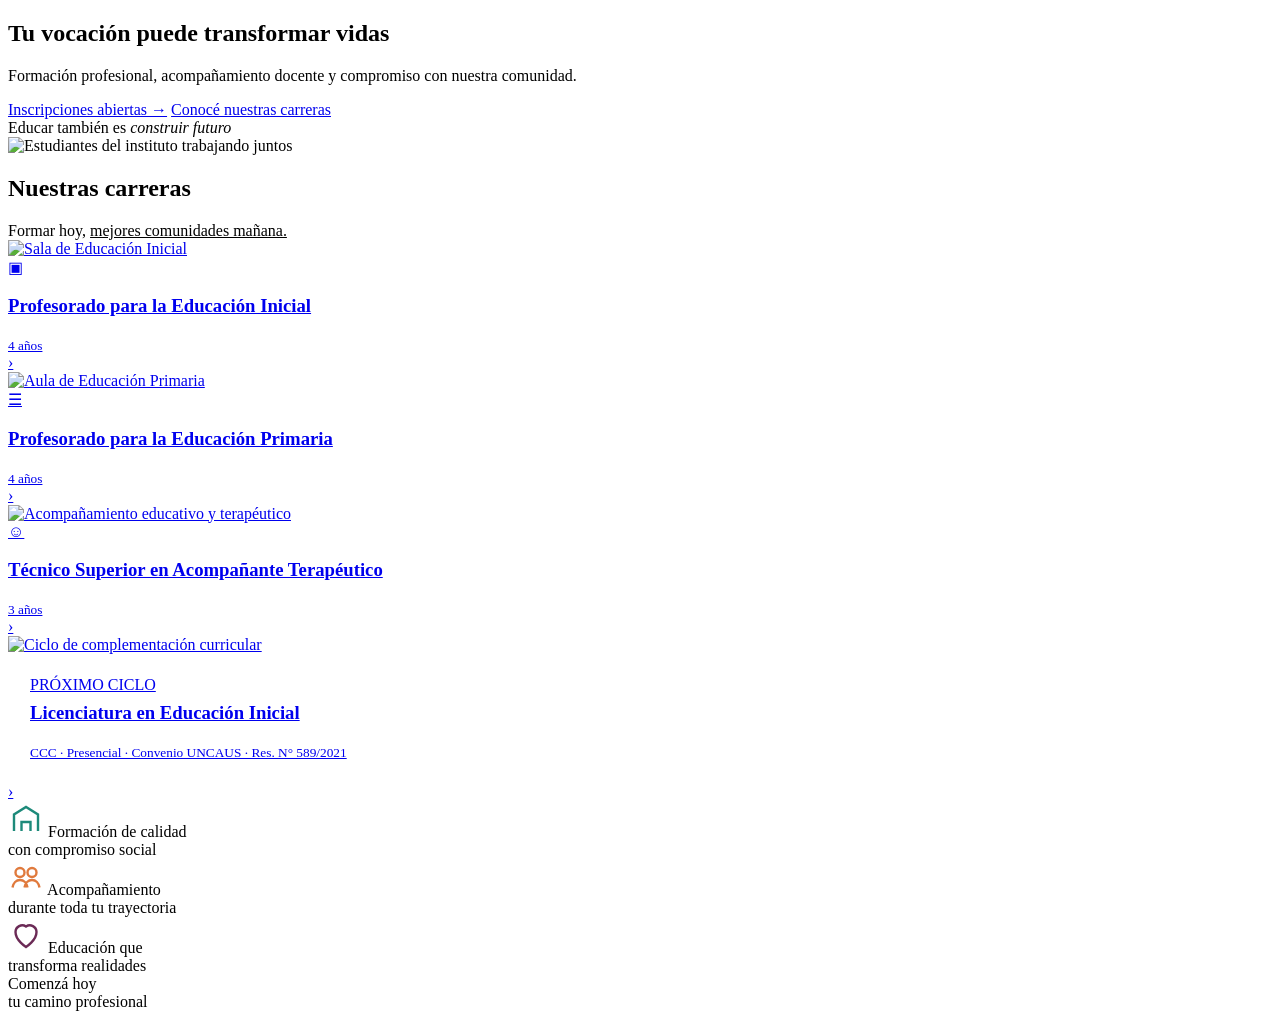
==== index.html @ 80b347f5 "Add files via upload" ====
<!DOCTYPE html>
<html lang="es-AR">
<head>
  <meta charset="UTF-8">
  <meta name="viewport" content="width=device-width, initial-scale=1">
  <title>ISEP N° 8232 | Instituto Superior de Educación Profesional</title>
  <meta name="description" content="Instituto de gestión privada en San Ramón de la Nueva Orán, Salta. Profesorados de Inicial y Primaria, Tecnicatura en Acompañante Terapéutico y Licenciatura en Educación Inicial.">
  <link rel="icon" href="assets/logo_isep.jpg">
  <link rel="preconnect" href="https://fonts.googleapis.com">
  <link href="https://fonts.googleapis.com/css2?family=Caveat:wght@500;700&family=Outfit:wght@400;500;600;700;800&display=swap" rel="stylesheet">
  <link rel="stylesheet" href="assets/css/style.css">
</head>
<body>
  <main>
    <section class="hero">
      <div class="wrap hero-grid">
        <div class="hero-copy">
          <h1>
            <span class="plum">Tu vocación puede</span>
            <span class="teal">transformar vidas</span>
          </h1>
          <p>Formación profesional, acompañamiento docente y compromiso con nuestra comunidad.</p>
          <div class="hero-actions">
            <a class="btn btn-orange" href="inscripciones.html">Inscripciones abiertas →</a>
            <a class="btn btn-outline" href="carreras.html">Conocé nuestras carreras</a>
          </div>
          <div class="scribble">Educar también es <em>construir futuro</em></div>
        </div>
        <div class="hero-photo">
          <img src="assets/img/hero.jpg" alt="Estudiantes del instituto trabajando juntos">
        </div>
      </div>
    </section>

    <section class="section">
      <div class="wrap">
        <div class="section-head">
          <h2>Nuestras carreras</h2>
          <div class="hand">Formar hoy, <u>mejores comunidades mañana.</u></div>
        </div>
        <div class="cards">
          <a class="card" href="carrera-inicial.html">
            <img src="assets/img/inicial-circle.jpg" alt="Sala de Educación Inicial">
            <div class="card-body">
              <div class="icon-bubble icon-orange">▣</div>
              <div>
                <h3>Profesorado para la Educación Inicial</h3>
                <small>4 años</small>
              </div>
              <span class="arrow">›</span>
            </div>
          </a>
          <a class="card" href="carrera-primaria.html">
            <img src="assets/img/kidsclass.jpg" alt="Aula de Educación Primaria">
            <div class="card-body">
              <div class="icon-bubble icon-teal">☰</div>
              <div>
                <h3>Profesorado para la Educación Primaria</h3>
                <small>4 años</small>
              </div>
              <span class="arrow">›</span>
            </div>
          </a>
          <a class="card" href="carrera-acompanante.html">
            <img src="assets/img/inicial-alt.jpg" alt="Acompañamiento educativo y terapéutico">
            <div class="card-body">
              <div class="icon-bubble icon-plum">☺</div>
              <div>
                <h3>Técnico Superior en Acompañante Terapéutico</h3>
                <small>3 años</small>
              </div>
              <span class="arrow">›</span>
            </div>
          </a>
          <a class="card card-wide" href="carrera-licenciatura.html">
            <img src="assets/img/licenciatura.jpg" alt="Ciclo de complementación curricular">
            <div class="card-body" style="padding:22px">
              <div>
                <span class="badge-new">PRÓXIMO CICLO</span>
                <h3 style="margin-top:8px">Licenciatura en Educación Inicial</h3>
                <small>CCC · Presencial · Convenio UNCAUS · Res. N° 589/2021</small>
              </div>
            </div>
            <div style="padding-right:22px"><span class="arrow">›</span></div>
          </a>
        </div>
      </div>
    </section>

    <section class="values">
      <div class="wrap values-grid">
        <div class="value">
          <svg width="36" height="36" viewBox="0 0 24 24" fill="none"><path d="M4 20V9l8-5 8 5v11" stroke="#1d8a7a" stroke-width="1.6"/><path d="M9 20v-6h6v6" stroke="#1d8a7a" stroke-width="1.6"/></svg>
          Formación de calidad<br>con compromiso social
        </div>
        <div class="value">
          <svg width="36" height="36" viewBox="0 0 24 24" fill="none"><circle cx="8" cy="9" r="3" stroke="#e07a3d" stroke-width="1.6"/><circle cx="16" cy="9" r="3" stroke="#e07a3d" stroke-width="1.6"/><path d="M3 19c.5-3 2.5-5 5-5s4.5 2 5 5M11 19c.5-3 2.5-5 5-5s4.5 2 5 5" stroke="#e07a3d" stroke-width="1.6"/></svg>
          Acompañamiento<br>durante toda tu trayectoria
        </div>
        <div class="value">
          <svg width="36" height="36" viewBox="0 0 24 24" fill="none"><path d="M12 20s-7-4.4-7-10a4.5 4.5 0 0 1 7-3.7A4.5 4.5 0 0 1 19 10c0 5.6-7 10-7 10z" stroke="#6b2a56" stroke-width="1.6"/></svg>
          Educación que<br>transforma realidades
        </div>
        <div class="cta-script">Comenzá hoy<br><span>tu camino profesional</span></div>
      </div>
    </section>
  </main>
  <script src="assets/js/site.js"></script>
</body>
</html>
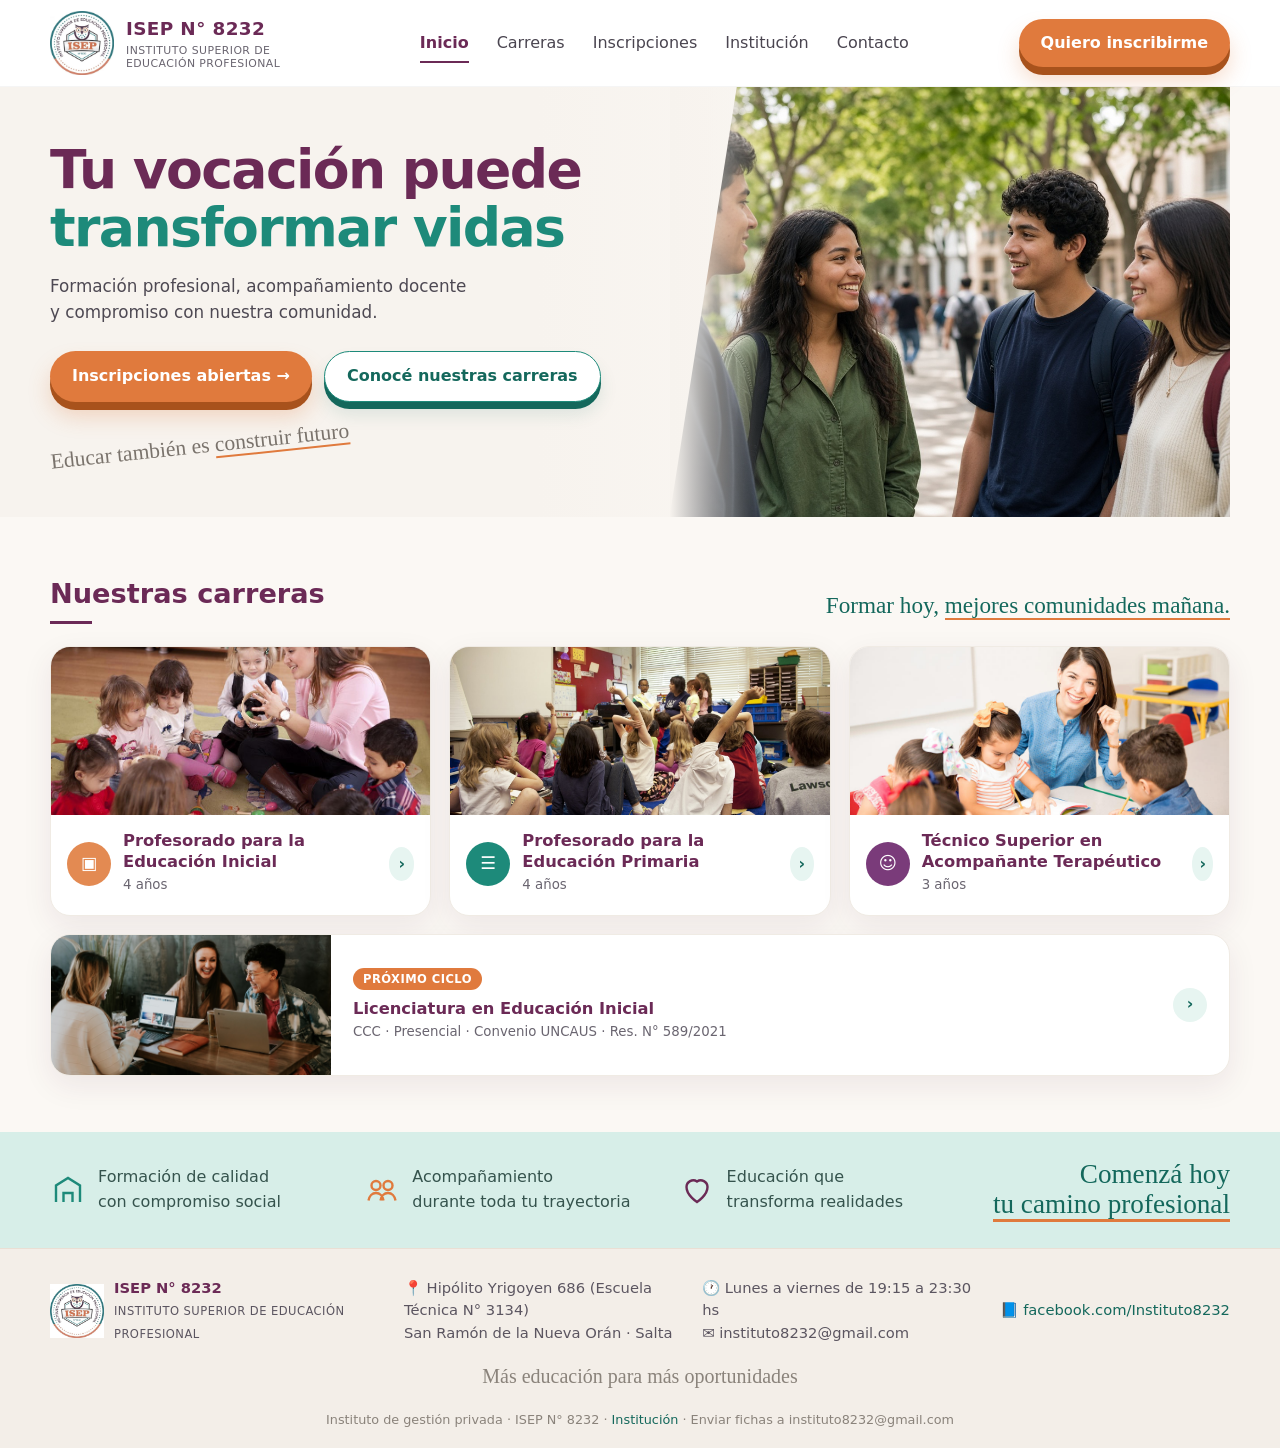
==== commit e5b7f6c7: "Add files via upload" ====
--- a/index.html
+++ b/index.html
@@ -27,7 +27,7 @@
           <div class="scribble">Educar también es <em>construir futuro</em></div>
         </div>
         <div class="hero-photo">
-          <img src="assets/img/hero.jpg" alt="Estudiantes del instituto trabajando juntos">
+          <img src="assets/img/hero.jpg" alt="Jóvenes estudiantes del instituto, varones y mujeres">
         </div>
       </div>
     </section>
--- a/assets/css/style.css
+++ b/assets/css/style.css
@@ -0,0 +1,394 @@
+:root {
+  --plum: #6b2a56;
+  --plum-deep: #4e1d3e;
+  --teal: #1d8a7a;
+  --teal-dark: #14685c;
+  --teal-soft: #d7eee8;
+  --teal-mid: #2aa394;
+  --orange: #e07a3d;
+  --orange-hover: #c8642c;
+  --peach: #f4c7a8;
+  --cream: #fbf8f4;
+  --paper: #ffffff;
+  --ink: #2b2730;
+  --muted: #6a6570;
+  --line: #e6e0d8;
+  --shadow: 0 10px 30px rgba(78, 29, 62, 0.08);
+  --radius: 18px;
+  --max: 1180px;
+}
+
+* { box-sizing: border-box; margin: 0; padding: 0; }
+html { scroll-behavior: smooth; }
+body {
+  font-family: "Outfit", system-ui, sans-serif;
+  color: var(--ink);
+  background: var(--cream);
+  line-height: 1.55;
+}
+img { max-width: 100%; display: block; }
+a { color: inherit; text-decoration: none; }
+button, input, select, textarea { font-family: inherit; }
+
+.wrap { width: min(var(--max), calc(100% - 40px)); margin-inline: auto; }
+
+/* Header */
+.topbar {
+  background: #fff;
+  position: sticky; top: 0; z-index: 50;
+  border-bottom: 1px solid rgba(0,0,0,.04);
+}
+.nav {
+  display: flex; align-items: center; justify-content: space-between;
+  gap: 24px; min-height: 86px;
+}
+.brand { display: flex; align-items: center; gap: 12px; min-width: 260px; }
+.brand img { width: 64px; height: 64px; object-fit: contain; }
+.brand-text strong { display: block; color: var(--plum); font-size: 1.15rem; letter-spacing: .02em; }
+.brand-text span { display: block; font-size: .68rem; color: var(--muted); letter-spacing: .04em; text-transform: uppercase; line-height: 1.25; }
+
+.menu { display: flex; align-items: center; gap: 28px; font-weight: 500; color: #4a4550; }
+.menu a { position: relative; padding: 8px 0; }
+.menu a.active { color: var(--plum); font-weight: 600; }
+.menu a.active::after {
+  content: ""; position: absolute; left: 0; right: 0; bottom: 0;
+  height: 2px; background: var(--plum);
+}
+.btn {
+  display: inline-flex; align-items: center; justify-content: center; gap: 8px;
+  border: 0; cursor: pointer; border-radius: 999px; font-weight: 600;
+  padding: 12px 22px;
+  transition: transform .12s ease, box-shadow .12s ease, background .15s ease;
+  user-select: none;
+  position: relative;
+  top: 0;
+}
+.btn-orange {
+  background: var(--orange); color: #fff;
+  box-shadow: 0 8px 0 #a8521c, 0 14px 22px rgba(224,122,61,.28);
+}
+.btn-orange:hover { background: var(--orange-hover); transform: translateY(-2px); }
+.btn-orange:active {
+  transform: translateY(7px) scale(0.96);
+  box-shadow: 0 1px 0 #8d4316, inset 0 8px 12px rgba(0,0,0,.28);
+}
+.btn-outline {
+  background: #fff; color: var(--teal-dark);
+  border: 1.5px solid var(--teal);
+  box-shadow: 0 7px 0 #14685c, 0 12px 18px rgba(20,104,92,.12);
+}
+.btn-outline:hover { background: var(--teal-soft); transform: translateY(-2px); }
+.btn-outline:active {
+  transform: translateY(6px) scale(0.96);
+  box-shadow: 0 1px 0 #14685c, inset 0 8px 12px rgba(0,0,0,.12);
+}
+.btn-plum {
+  background: var(--plum); color: #fff;
+  box-shadow: 0 8px 0 #3a152e, 0 14px 22px rgba(78,29,62,.22);
+}
+.btn-plum:hover { background: var(--plum-deep); transform: translateY(-2px); }
+.btn-plum:active {
+  transform: translateY(7px) scale(0.96);
+  box-shadow: 0 1px 0 #3a152e, inset 0 8px 12px rgba(0,0,0,.28);
+}
+.btn:disabled { opacity: .7; pointer-events: none; }
+.hamburger { display: none; background: none; border: 0; font-size: 1.6rem; }
+
+/* Hero */
+.hero {
+  position: relative; overflow: hidden;
+  background: linear-gradient(90deg, #f7f3ee 0%, #f7f3ee 42%, transparent 70%);
+}
+.hero-grid {
+  display: grid; grid-template-columns: 1.05fr .95fr; align-items: stretch; min-height: 430px;
+}
+.hero-copy { padding: 54px 0 40px; position: relative; z-index: 2; }
+.hero-copy h1 {
+  font-size: clamp(2.1rem, 4.4vw, 3.35rem);
+  line-height: 1.08; font-weight: 800; letter-spacing: -.03em;
+}
+.hero-copy h1 .plum { color: var(--plum); display: block; }
+.hero-copy h1 .teal { color: var(--teal); display: block; }
+.hero-copy p { margin: 16px 0 26px; color: #4e4953; max-width: 420px; font-size: 1.05rem; }
+.hero-actions { display: flex; gap: 12px; flex-wrap: wrap; }
+.scribble {
+  font-family: "Caveat", cursive; color: #7a736c; font-size: 1.35rem;
+  transform: rotate(-6deg); display: inline-block; margin-top: 28px;
+}
+.scribble em { font-style: normal; border-bottom: 2px solid var(--orange); }
+.hero-photo {
+  position: relative; min-height: 430px;
+}
+.hero-photo img {
+  width: 100%; height: 100%; object-fit: cover;
+  clip-path: polygon(12% 0, 100% 0, 100% 100%, 0 100%);
+}
+.hero-photo::after {
+  content: ""; position: absolute; inset: 0;
+  background: linear-gradient(90deg, #f7f3ee 0%, transparent 18%);
+}
+
+/* Careers */
+.section { padding: 56px 0; }
+.section-head {
+  display: flex; align-items: end; justify-content: space-between; gap: 16px; margin-bottom: 22px;
+}
+.section-head h2 {
+  color: var(--plum); font-size: 1.7rem; position: relative; display: inline-block;
+}
+.section-head h2::after {
+  content: ""; display: block; width: 42px; height: 3px; background: var(--plum); margin-top: 6px;
+}
+.hand { font-family: "Caveat", cursive; color: var(--teal-dark); font-size: 1.45rem; }
+.hand u { text-decoration: none; border-bottom: 2px solid var(--orange); }
+
+.cards { display: grid; grid-template-columns: repeat(3, 1fr); gap: 18px; }
+.card {
+  background: #fff; border-radius: 20px; overflow: hidden; box-shadow: var(--shadow);
+  display: flex; flex-direction: column; border: 1px solid #f0ebe4;
+}
+.card img { height: 168px; width: 100%; object-fit: cover; }
+.card-body { padding: 16px 16px 18px; display: flex; align-items: center; gap: 12px; }
+.icon-bubble {
+  width: 44px; height: 44px; border-radius: 50%; display: grid; place-items: center; flex-shrink: 0;
+  color: #fff; font-size: 1.1rem;
+}
+.icon-orange { background: #e38a52; }
+.icon-teal { background: var(--teal); }
+.icon-plum { background: #7a3b7a; }
+.card h3 { font-size: 1.02rem; color: var(--plum); line-height: 1.25; }
+.card small { color: var(--muted); }
+.arrow {
+  margin-left: auto; width: 34px; height: 34px; border-radius: 50%;
+  background: #e7f5f1; color: var(--teal-dark); display: grid; place-items: center; font-weight: 700;
+}
+.card:hover { transform: translateY(-3px); transition: .2s ease; }
+
+.card-wide { grid-column: 1 / -1; display: grid; grid-template-columns: 280px 1fr auto; align-items: center; padding: 0; }
+.card-wide img { height: 140px; }
+.badge-new {
+  background: var(--orange); color: #fff; font-size: .72rem; font-weight: 700;
+  border-radius: 999px; padding: 4px 10px; letter-spacing: .04em;
+}
+
+/* Values band */
+.values {
+  background: var(--teal-soft); padding: 28px 0;
+}
+.values-grid {
+  display: grid; grid-template-columns: 1fr 1fr 1fr auto; gap: 18px; align-items: center;
+}
+.value { display: flex; align-items: center; gap: 12px; color: #35534d; font-weight: 500; }
+.value svg { flex-shrink: 0; }
+.cta-script {
+  font-family: "Caveat", cursive; font-size: 1.7rem; color: var(--teal-dark);
+  text-align: right; line-height: 1.1;
+}
+.cta-script span { border-bottom: 3px solid var(--orange); }
+
+/* Footer */
+.footer {
+  background: #f3eee8; padding: 28px 0 18px; border-top: 1px solid #eadfd4;
+}
+.footer-grid {
+  display: grid; grid-template-columns: 1.2fr 1fr 1fr auto; gap: 20px; align-items: center;
+  color: #5b5560; font-size: .92rem;
+}
+.footer-brand { display: flex; align-items: center; gap: 10px; }
+.footer-brand img { width: 54px; height: 54px; }
+.footer-brand strong { color: var(--plum); display: block; }
+.footer-brand span { font-size: .72rem; letter-spacing: .04em; text-transform: uppercase; }
+.footer a { color: var(--teal-dark); }
+.foot-note {
+  text-align: center; margin-top: 16px; font-family: "Caveat", cursive;
+  color: #8a837b; font-size: 1.25rem;
+}
+.mini { font-size: .8rem; color: #8a837b; margin-top: 18px; text-align: center; }
+
+/* Inner pages */
+.page-hero {
+  background:
+    linear-gradient(100deg, rgba(78,29,62,.82), rgba(29,138,122,.55)),
+    url("../img/hero.jpg") center/cover;
+  color: #fff; padding: 64px 0 48px;
+}
+.page-hero h1 { font-size: clamp(1.8rem, 3vw, 2.6rem); letter-spacing: -.02em; }
+.page-hero p { max-width: 620px; opacity: .95; margin-top: 8px; }
+.crumbs { font-size: .85rem; opacity: .85; margin-bottom: 10px; }
+
+.prose { background: #fff; border-radius: var(--radius); padding: 28px; box-shadow: var(--shadow); }
+.prose h2 { color: var(--plum); margin: 8px 0 12px; }
+.prose h3 { color: var(--teal-dark); margin: 18px 0 8px; }
+.prose ul, .prose ol { padding-left: 1.15rem; }
+.prose li { margin: 6px 0; }
+.req-list { background: #f6faf8; border-left: 4px solid var(--teal); padding: 16px 18px; border-radius: 8px; }
+
+.split { display: grid; grid-template-columns: 1.2fr .8fr; gap: 22px; }
+.info-side {
+  background: #fff; border-radius: var(--radius); padding: 22px; box-shadow: var(--shadow);
+}
+.meta { display: grid; gap: 10px; }
+.meta div { display: flex; justify-content: space-between; gap: 12px; border-bottom: 1px dashed var(--line); padding-bottom: 8px; }
+.meta b { color: var(--plum); }
+
+/* Form */
+.form-card {
+  background: #fff; border-radius: 22px; padding: 28px; box-shadow: var(--shadow);
+}
+.form-head { display: flex; align-items: center; gap: 14px; margin-bottom: 18px; }
+.form-head img { width: 70px; }
+.form-title { color: var(--plum); }
+.form-title small { display: block; color: var(--muted); font-weight: 500; }
+fieldset {
+  border: 1px solid var(--line); border-radius: 14px; padding: 16px; margin: 16px 0;
+}
+legend { padding: 0 8px; color: var(--plum); font-weight: 700; font-size: .95rem; }
+.grid-2 { display: grid; grid-template-columns: 1fr 1fr; gap: 12px; }
+.grid-3 { display: grid; grid-template-columns: 1fr 1fr 1fr; gap: 12px; }
+.field { display: flex; flex-direction: column; gap: 6px; margin-bottom: 4px; }
+.field.full { grid-column: 1 / -1; }
+label { font-size: .86rem; font-weight: 600; color: #433e47; }
+input, select, textarea {
+  border: 1px solid #d9d2c8; border-radius: 10px; padding: 10px 12px; background: #fffdfb;
+  font-size: .95rem;
+}
+input:focus, select:focus, textarea:focus {
+  outline: 2px solid rgba(29,138,122,.28); border-color: var(--teal);
+}
+.check { display: flex; align-items: flex-start; gap: 8px; font-size: .9rem; margin: 8px 0; }
+.fecha-3 { display: flex; align-items: center; gap: 6px; }
+.fecha-3 input { width: 64px; text-align: center; }
+.fecha-3 input:last-child { width: 84px; }
+.docs { display: grid; gap: 8px; background: #f7f3ee; border-radius: 12px; padding: 12px; }
+.hidden { display: none !important; }
+.ok {
+  background: #e8f7f2; border: 1px solid #b7e4d6; color: #14685c;
+  padding: 16px; border-radius: 12px; margin-bottom: 16px;
+}
+.err { color: #b42318; font-size: .82rem; }
+
+/* Printable ficha */
+.ficha {
+  border: 2px solid #1f3b36; background: #fff; padding: 22px; border-radius: 6px;
+}
+.ficha-top { display: flex; justify-content: space-between; align-items: flex-start; gap: 16px; border-bottom: 2px solid #1f3b36; padding-bottom: 10px; }
+.ficha-izq { width: 130px; flex-shrink: 0; text-align: left; font-size: .78rem; line-height: 1.3; }
+.ficha-izq b { display: block; font-size: .8rem; }
+.foto-4x4 {
+  width: 28mm; height: 28mm; object-fit: cover; object-position: center top;
+  border: 1px solid #333; margin-top: 8px; background: #f3f3f3; display: block;
+}
+.ficha h2 { font-size: 1rem; letter-spacing: .04em; text-align: center; }
+.ficha-row { display: grid; grid-template-columns: 200px 1fr; gap: 8px; border-bottom: 1px dotted #999; padding: 6px 0; font-size: .92rem; }
+.ficha-row b { color: #333; }
+.ficha-firmas { display: grid; grid-template-columns: 1fr 1fr; gap: 28px; margin-top: 40px; }
+.firma-linea { border-top: 1px solid #333; padding-top: 8px; min-height: 86px; font-size: .85rem; }
+.ficha-recibido { margin-top: 28px; border: 1px dashed #333; padding: 12px 14px; font-size: .88rem; }
+.ficha-recibido strong { display: block; margin-bottom: 10px; }
+.admin-lock { max-width: 420px; margin: 0 auto; background: #fff; padding: 24px; border-radius: 18px; box-shadow: var(--shadow); }
+
+table.data { width: 100%; border-collapse: collapse; background: #fff; border-radius: 12px; overflow: hidden; }
+table.data th, table.data td { padding: 10px 12px; border-bottom: 1px solid var(--line); text-align: left; font-size: .9rem; }
+table.data th { background: var(--plum); color: #fff; }
+
+.notice {
+  background: #fff6ee; border: 1px solid #f0d2b4; padding: 12px 14px; border-radius: 12px; font-size: .9rem;
+}
+
+.confirm-overlay {
+  position: fixed; inset: 0; z-index: 80;
+  background: rgba(43, 39, 48, .45);
+  display: grid; place-items: center; padding: 20px;
+}
+.confirm-card {
+  background: #fff; border-radius: 22px; max-width: 420px; width: 100%;
+  padding: 28px 24px 22px; text-align: center; box-shadow: var(--shadow);
+  animation: pop .22s ease;
+}
+@keyframes pop {
+  from { transform: scale(.86) translateY(12px); opacity: 0; }
+  to { transform: scale(1) translateY(0); opacity: 1; }
+}
+.confirm-check {
+  width: 64px; height: 64px; margin: 0 auto 12px; border-radius: 50%;
+  background: #e8f7f2; color: var(--teal-dark); display: grid; place-items: center;
+  font-size: 2rem; font-weight: 800;
+}
+.confirm-card h3 { color: var(--plum); margin-bottom: 8px; }
+.confirm-card p { color: var(--muted); font-size: .95rem; }
+.leyenda-envio {
+  margin-top: 14px; padding: 12px 14px; border-radius: 12px;
+  background: #e8f7f2; border: 1px solid #b7e4d6; color: #14685c;
+  font-weight: 600; display: none;
+}
+.leyenda-envio.visible { display: block; }
+
+.authorities {
+  display: grid; grid-template-columns: 1fr 1fr; gap: 18px;
+}
+.auth-card {
+  background: #fff; border-radius: 20px; overflow: hidden; box-shadow: var(--shadow);
+  display: grid; grid-template-columns: 180px 1fr; min-height: 210px; align-items: stretch;
+}
+.auth-card img {
+  width: 180px; height: 220px; max-width: 100%; object-fit: cover; object-position: center top;
+  display: block;
+}
+.auth-card div { padding: 18px 18px 16px; }
+.auth-card small {
+  display: inline-block; color: #fff; background: var(--teal);
+  font-size: .72rem; letter-spacing: .06em; text-transform: uppercase;
+  border-radius: 999px; padding: 3px 9px; font-weight: 700;
+}
+.auth-card h3 { color: var(--plum); margin: 10px 0 8px; font-size: 1.15rem; }
+.auth-card p { color: var(--muted); font-size: .92rem; }
+
+@media (max-width: 980px) {
+  .authorities, .auth-card { grid-template-columns: 1fr; }
+  .auth-card img { height: 240px; }
+}
+
+@media (max-width: 980px) {
+  .hero-grid, .split, .card-wide, .values-grid, .footer-grid { grid-template-columns: 1fr; }
+  .hero-photo { min-height: 260px; }
+  .hero-photo img { clip-path: none; }
+  .hero-photo::after { display: none; }
+  .cards { grid-template-columns: 1fr; }
+  .menu { display: none; }
+  .menu.open {
+    display: flex; flex-direction: column; position: absolute; top: 86px; left: 0; right: 0;
+    background: #fff; padding: 16px 22px 22px; border-bottom: 1px solid var(--line);
+  }
+  .hamburger { display: block; }
+  .nav { position: relative; }
+  .grid-2, .grid-3 { grid-template-columns: 1fr; }
+}
+
+@page {
+  size: A4 portrait;
+  margin: 12mm;
+}
+@media print {
+  html, body {
+    width: 210mm;
+    background: #fff !important;
+    color: #000;
+  }
+  .topbar, .footer, .no-print, .page-hero, .notice, .hero, .hamburger, .menu {
+    display: none !important;
+  }
+  main, .section, .wrap {
+    width: auto !important;
+    max-width: none !important;
+    margin: 0 !important;
+    padding: 0 !important;
+  }
+  .ficha {
+    box-shadow: none !important;
+    border-radius: 0 !important;
+    width: 186mm;
+    max-width: 186mm;
+    min-height: auto;
+    page-break-inside: avoid;
+  }
+}
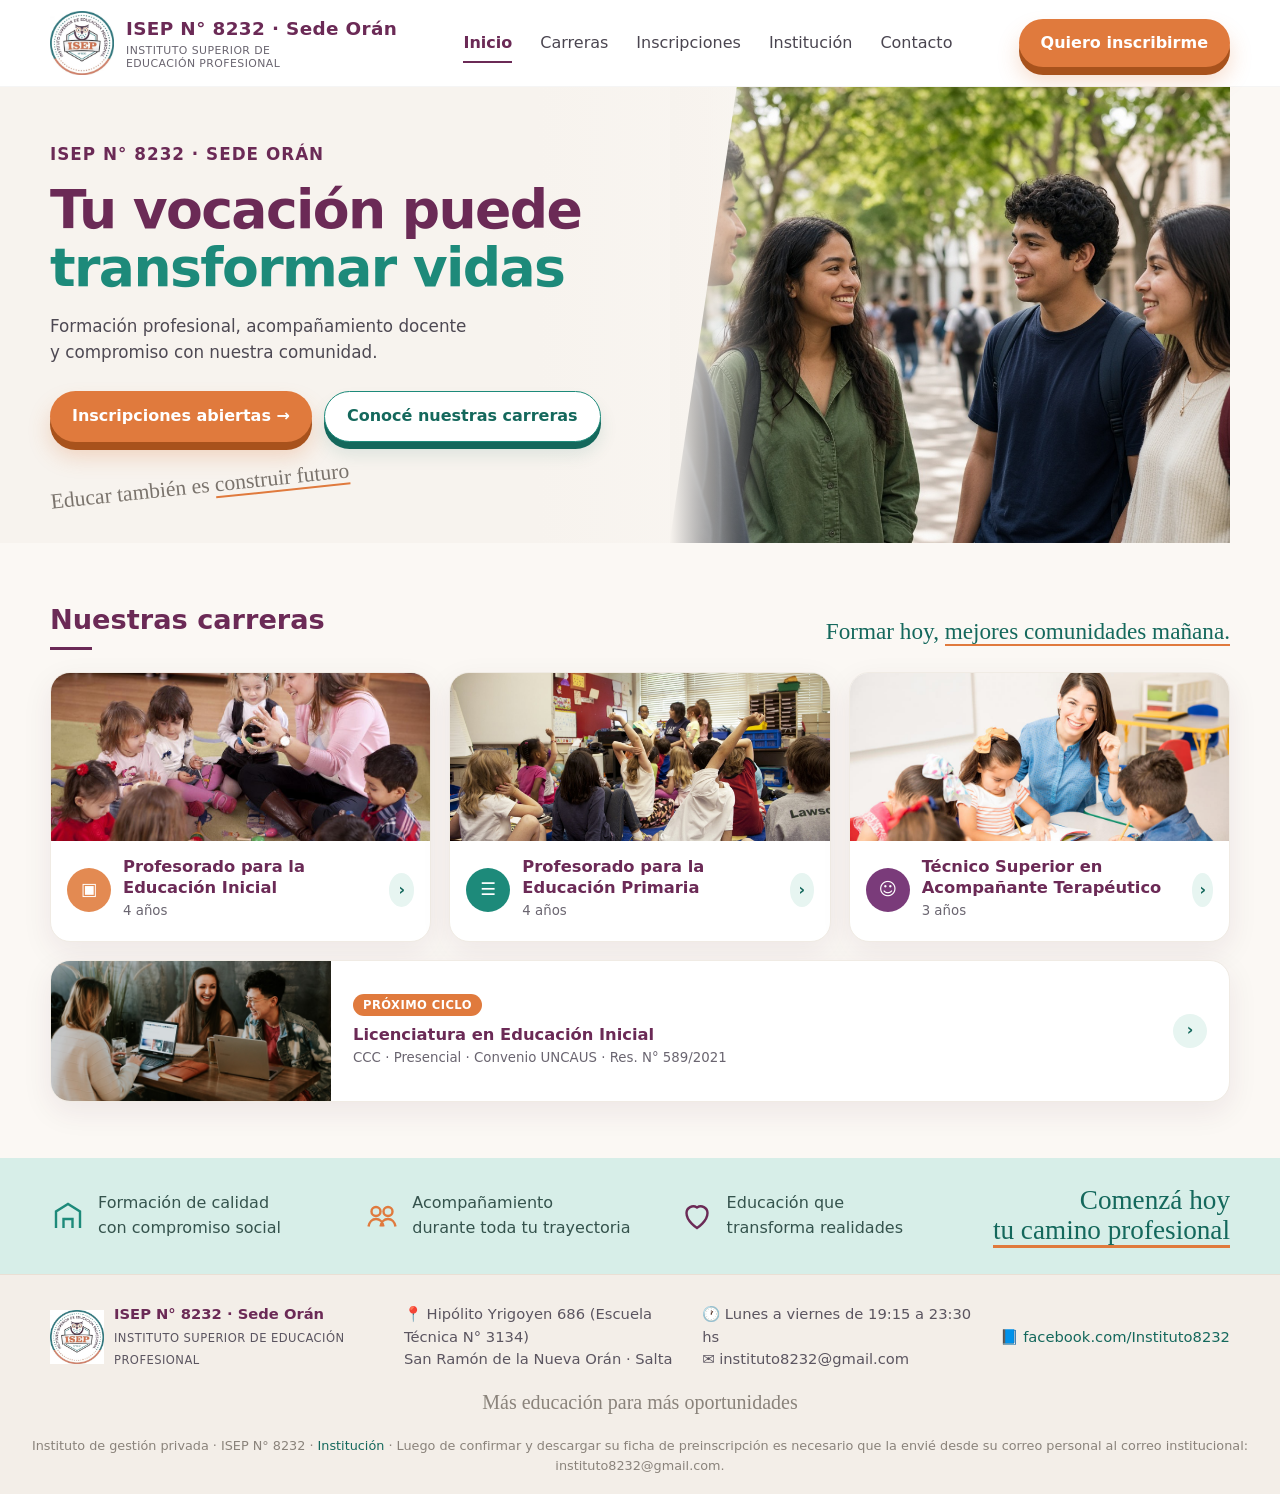
==== commit e2f353a0: "Add Sede Orán to homepage introduction and page title" ====
--- a/index.html
+++ b/index.html
@@ -3,8 +3,8 @@
 <head>
   <meta charset="UTF-8">
   <meta name="viewport" content="width=device-width, initial-scale=1">
-  <title>ISEP N° 8232 | Instituto Superior de Educación Profesional</title>
-  <meta name="description" content="Instituto de gestión privada en San Ramón de la Nueva Orán, Salta. Profesorados de Inicial y Primaria, Tecnicatura en Acompañante Terapéutico y Licenciatura en Educación Inicial.">
+  <title>ISEP N° 8232 · Sede Orán | Instituto Superior de Educación Profesional</title>
+  <meta name="description" content="ISEP N° 8232 — Sede Orán. Instituto de gestión privada en San Ramón de la Nueva Orán, Salta. Profesorados de Inicial y Primaria, Tecnicatura en Acompañante Terapéutico y Licenciatura en Educación Inicial.">
   <link rel="icon" href="assets/logo_isep.jpg">
   <link rel="preconnect" href="https://fonts.googleapis.com">
   <link href="https://fonts.googleapis.com/css2?family=Caveat:wght@500;700&family=Outfit:wght@400;500;600;700;800&display=swap" rel="stylesheet">
@@ -15,6 +15,7 @@
     <section class="hero">
       <div class="wrap hero-grid">
         <div class="hero-copy">
+          <p style="margin:0 0 14px;color:var(--plum);font-weight:700;letter-spacing:.06em">ISEP N° 8232 · SEDE ORÁN</p>
           <h1>
             <span class="plum">Tu vocación puede</span>
             <span class="teal">transformar vidas</span>
@@ -105,6 +106,6 @@
       </div>
     </section>
   </main>
-  <script src="assets/js/site.js"></script>
+  <script src="assets/js/site.js?v=sede-oran"></script>
 </body>
 </html>
--- a/assets/css/style.css
+++ b/assets/css/style.css
@@ -392,3 +392,44 @@
     page-break-inside: avoid;
   }
 }
+
+/* Cloud forms: mobile overflow and keyboard focus */
+.field,fieldset{min-width:0}input,select,textarea{max-width:100%}:focus-visible{outline:3px solid #14685c;outline-offset:3px}.ficha-izq b,.data td{overflow-wrap:anywhere}.ficha-izq b{font-size:.64rem}
+@media(max-width:980px){.nav>.btn{display:none}.brand{min-width:0}.grid-3>.field{grid-column:1 / -1!important}}
+/* Paper layout shared by print and PDF capture, independent of phone width. */
+.ficha.ficha-a4 {
+  box-sizing:border-box; width:186mm!important; max-width:none!important;
+  margin:0!important; padding:5mm!important; border-radius:0!important;
+  background:#fff; font-family:Arial,sans-serif; font-size:10pt; line-height:1.3;
+}
+.ficha-a4 .ficha-top { gap:3mm; }
+.ficha-a4 .ficha-top>img { width:18mm; height:18mm; flex-shrink:0; }
+.ficha-a4 .ficha-top>div[style] { min-width:0; font-size:9pt; }
+.ficha-a4 .ficha-izq { width:32mm; }
+.ficha-a4 .ficha-row { grid-template-columns:52mm minmax(0,1fr); font-size:10pt; padding:1mm 0; gap:2mm; break-inside:avoid; }
+.ficha-a4 .ficha-row>* { min-width:0; overflow-wrap:anywhere; }
+.ficha-a4 .ficha-firmas { margin-top:9mm; gap:8mm; }
+.ficha-a4 .firma-linea { min-height:17mm; font-size:9pt; }
+.ficha-a4 .ficha-recibido { margin-top:5mm; padding:3mm; font-size:9pt; }
+@media print {
+  html,body { width:auto!important; margin:0!important; padding:0!important; }
+  #fichaView { width:186mm!important; max-width:none!important; margin:0!important; }
+  .ficha { break-inside:auto; page-break-inside:auto; }
+  .ficha-top,.ficha-firmas,.ficha-recibido { break-inside:avoid; }
+}
+
+@media screen and (max-width:980px) { .ficha.ficha-a4 { width:100%!important; } }
+
+/* Compact one-sheet A4 registration form. */
+.ficha.ficha-a4 { padding:4mm!important; line-height:1.15; }
+.ficha-a4 .ficha-row { font-size:9pt; padding:.65mm 0; }
+.ficha-a4 .ficha-top>div[style] { font-size:8pt; }
+.ficha-a4 .ficha-top { padding-bottom:2mm; }
+.ficha-a4 .ficha-firmas { margin-top:7mm; }
+.ficha-a4 .firma-linea { min-height:12mm; padding-top:2mm; font-size:8pt; }
+.ficha-a4 .ficha-recibido { margin-top:3mm; padding:2mm; font-size:8pt; }
+.ficha-a4 .ficha-recibido strong { margin-bottom:2mm; }
+@page { size:210mm 297mm; margin:12mm; }
+@media print {
+  .ficha.ficha-a4 { break-inside:avoid; page-break-inside:avoid; }
+}
